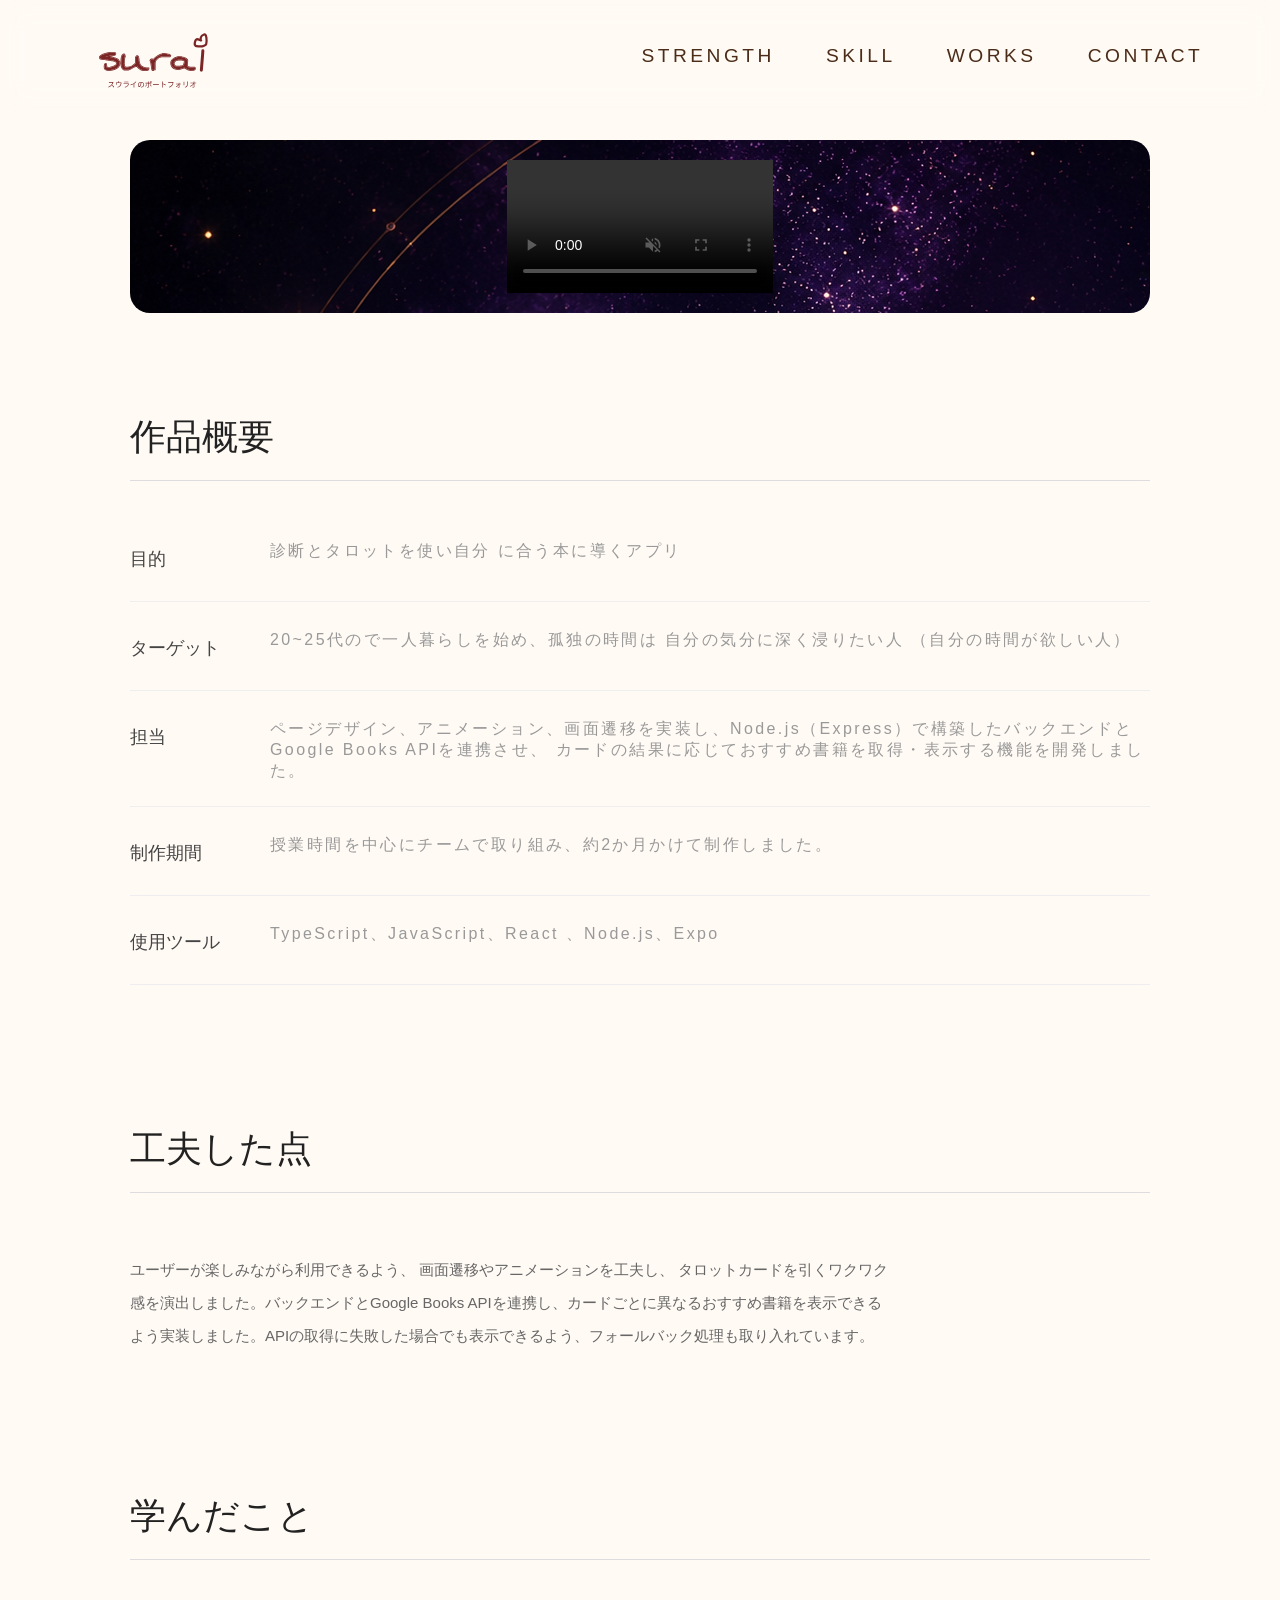
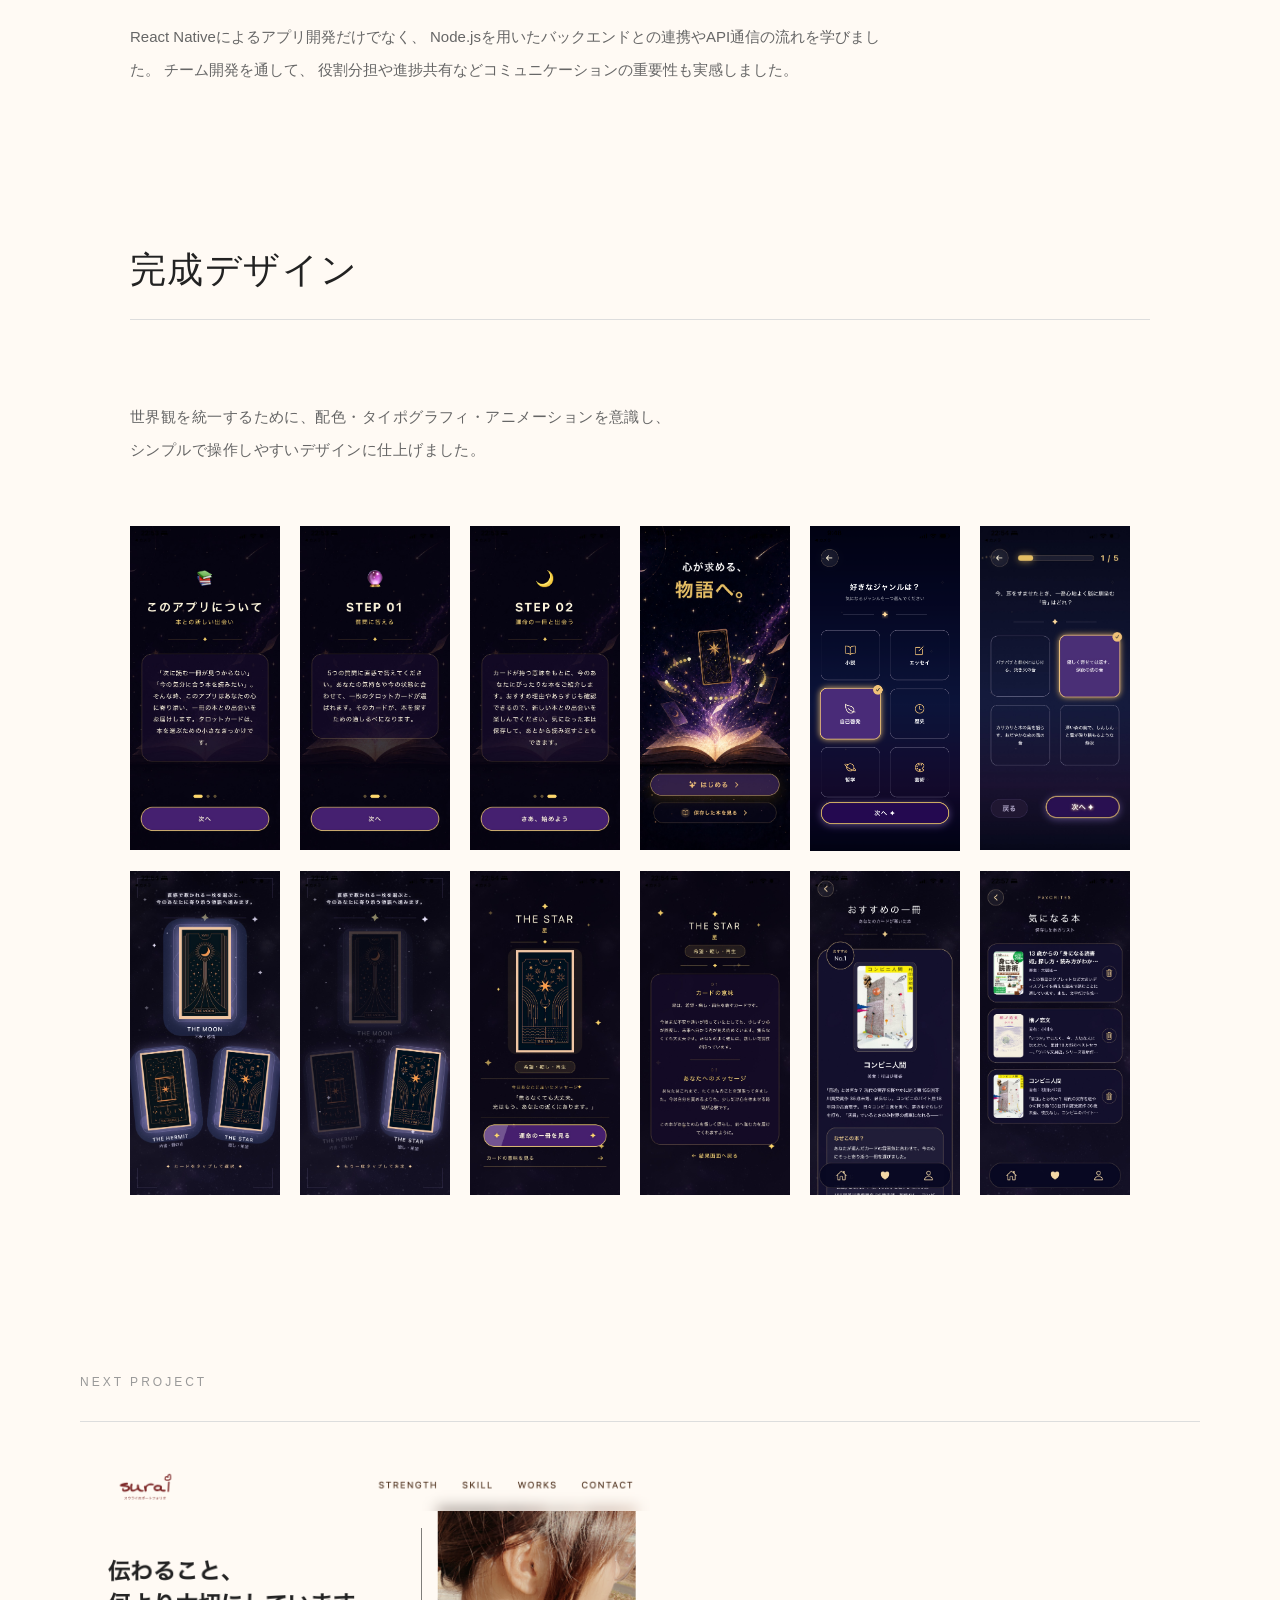
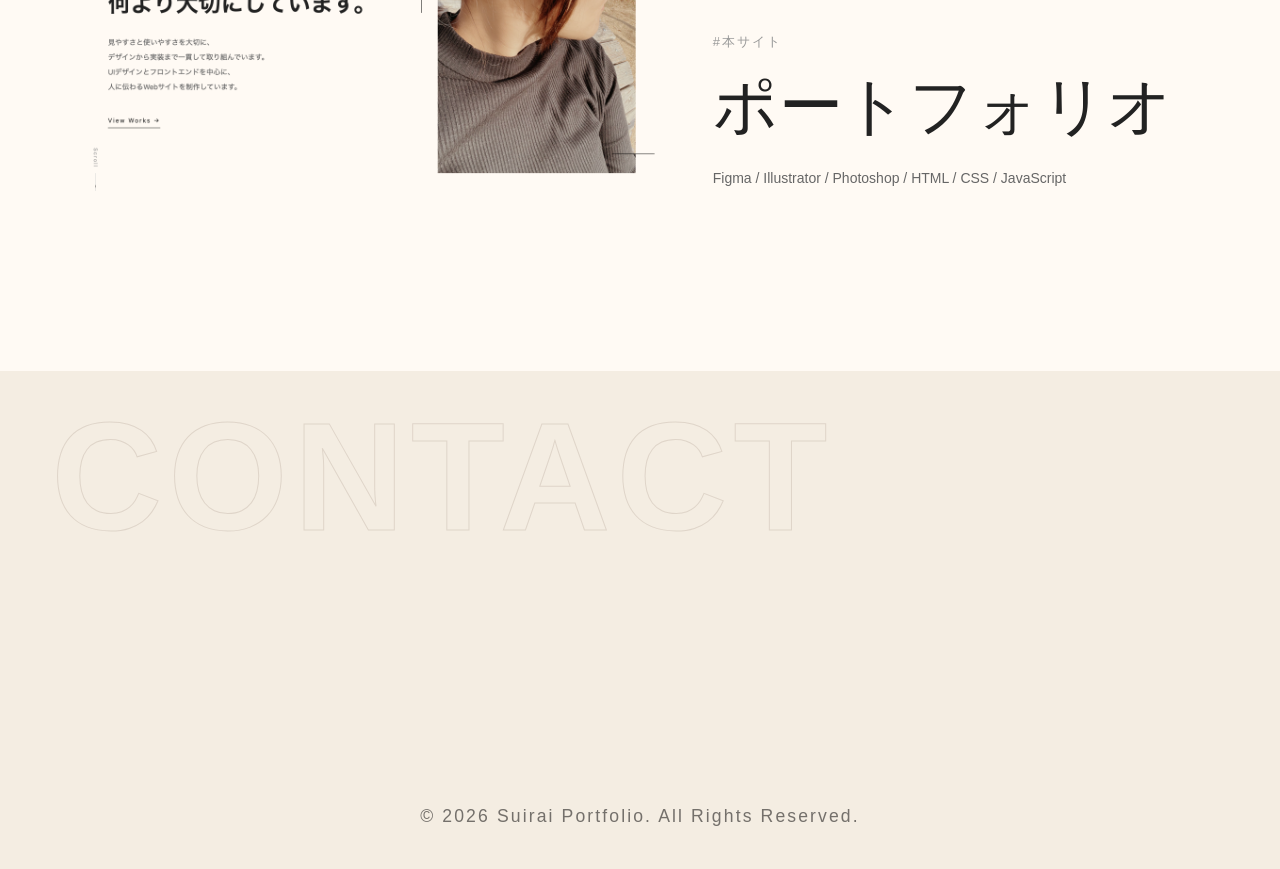
==== project/faten/faten.html @ 4c200062 "Add Fate project" ====
<!doctype html>
<html lang="en">
  <head>
    <meta charset="UTF-8" />
    <meta name="viewport" content="width=device-width, initial-scale=1.0" />
    <title>スウライのポートフォリオ|ホームページ</title>
    <link rel="stylesheet" href="../../css/style.css" />
    <script src="../../js/script.js" defer></script>
  </head>
  <body class="jinjya">
    <header class="site-header">
      <nav class="nav-container">
        <a href="../../index.html" class="logo">
          <img src="../../img/logo.svg" alt="スウライのポートフォリオ" />
        </a>
        <ul class="nav-inner">
          <li><a href="#strength">Strength</a></li>
          <li><a href="#skill">Skill</a></li>
          <li><a href="#works">Works</a></li>
          <li><a href="mailto:25aw0119@jec.ac.jp">Contact</a></li>
        </ul>
      </nav>
    </header>

    <main>
      <section class="project">
        <section class="project-mainvisual">
          <video controls autoplay muted loop playsinline>
            <source src="video/faten.mp4" type="video/mp4" />
          </video>
        </section>

        <!-- ここに作品概要 -->

        <div class="project-head">
          <h2>作品概要</h2>
        </div>
        <div class="project-info">
          <div class="info-item">
            <span>目的</span>
            <p>診断とタロットを使い自分 に合う本に導くアプリ</p>
          </div>

          <div class="info-item">
            <span>ターゲット</span>
            <p>
              20~25代ので一人暮らしを始め、孤独の時間は
              自分の気分に深く浸りたい人 （自分の時間が欲しい人）
            </p>
          </div>

          <div class="info-item">
            <span>担当</span>
            <p>
              ページデザイン、アニメーション、画面遷移を実装し、Node.js（Express）で構築したバックエンドとGoogle
              Books APIを連携させ、
              カードの結果に応じておすすめ書籍を取得・表示する機能を開発しました。
            </p>
          </div>

          <div class="info-item">
            <span>制作期間</span>
            <p>授業時間を中心にチームで取り組み、約2か月かけて制作しました。</p>
          </div>

          <div class="info-item">
            <span>使用ツール</span>
            <p>TypeScript、JavaScript、React 、Node.js、Expo</p>
          </div>
        </div>
      </section>

      <section class="project">
        <div class="project-head">
          <h2>工夫した点</h2>
        </div>

        <p class="project-text">
          ユーザーが楽しみながら利用できるよう、
          画面遷移やアニメーションを工夫し、
          タロットカードを引くワクワク感を演出しました。バックエンドとGoogle
          Books
          APIを連携し、カードごとに異なるおすすめ書籍を表示できるよう実装しました。APIの取得に失敗した場合でも表示できるよう、フォールバック処理も取り入れています。
        </p>
      </section>

      <section class="project">
        <div class="project-head">
          <h2>学んだこと</h2>
        </div>

        <p class="project-text">
          React Nativeによるアプリ開発だけでなく、
          Node.jsを用いたバックエンドとの連携やAPI通信の流れを学びました。
          チーム開発を通して、
          役割分担や進捗共有などコミュニケーションの重要性も実感しました。
        </p>
      </section>

      <section class="design-section">
        <div class="section-title">
          <h2>完成デザイン</h2>
        </div>

        <div class="design-text">
          <p>
            世界観を統一するために、配色・タイポグラフィ・アニメーションを意識し、<br />
            シンプルで操作しやすいデザインに仕上げました。
          </p>
        </div>
         <div class="gallery">
          <div class="tarot-design-image">
            <img src="img/faten1.jpg" alt="ポートフォリオ完成デザイン" />
            <img src="img/faten2.jpg" alt="ポートフォリオ完成デザイン" />
            <img src="img/faten3.jpg" alt="ポートフォリオ完成デザイン" />
            <img src="img/faten4.jpg" alt="ポートフォリオ完成デザイン" />
            <img src="img/faten12.png" alt="ポートフォリオ完成デザイン" />
            <img src="img/faten5.jpg" alt="ポートフォリオ完成デザイン" />
            <img src="img/faten6.jpg" alt="ポートフォリオ完成デザイン" />
            <img src="img/faten7.jpg" alt="ポートフォリオ完成デザイン" />
            <img src="img/faten8.jpg" alt="ポートフォリオ完成デザイン" />
            <img src="img/faten9.jpg" alt="ポートフォリオ完成デザイン" />
            <img src="img/faten10.jpg" alt="ポートフォリオ完成デザイン" />
            <img src="img/faten11.jpg" alt="ポートフォリオ完成デザイン" />
          </div>
       
          <button class="gallery-btn prev">&#10094;</button>
            <button class="gallery-btn next">&#10095;</button>
        </div>
      </section>
    </main>

    <section class="next-project">
      <p class="next-label">NEXT PROJECT</p>
      <div class="next-work"></div>
    </section>

    <footer class="site-footer">
      <p class="footer-bg">CONTACT</p>
      <div class="footer-inner">
        <h2>Let’s work<br />together.</h2>
        <a href="mailto:25aw0119@jec.ac.jp">25aw0119@jec.ac.jp</a>
      </div>
      <p class="copyright">© 2026 Suirai Portfolio. All Rights Reserved.</p>
    </footer>
  </body>
</html>
---- css/style.css ----
@charset "utf-8";

:root {
  --base: #fffaf4;
  --surface: #ffffff;
  --text: #2d2a27;
  --sub: #74706b;
  --accent: #4b2c18;
  --line: #dcc9a8;
  --soft: #fff0c8;
  --border: rgba(75, 44, 24, 0.16);
}

* {
  margin: 0;
  padding: 0;
  box-sizing: border-box;
}

html {
  scroll-behavior: smooth;
}

body {
  background: var(--base);
  color: var(--text);
  font-family:
    -apple-system, BlinkMacSystemFont, "Hiragino Sans", "Noto Sans JP",
    sans-serif;
  font-size: 62.5%;
}

img {
  max-width: 100%;
  display: block;
}

a {
  color: inherit;
  text-decoration: none;
}

.cursor-circle {
  position: fixed;
  left: 0;
  top: 0;
  width: 34px;
  height: 34px;
  border: 1px solid rgba(220, 201, 168, 0.9);
  border-radius: 50%;
  pointer-events: none;
  z-index: 9999;
  transform: translate(-50%, -50%);
  transition:
    width 0.25s ease,
    height 0.25s ease,
    background 0.25s ease;
}

.cursor-circle.is-hover {
  width: 58px;
  height: 58px;
  background: rgba(220, 201, 168, 0.14);
}

.site-header {
  position: fixed;
  left: 0;
  top: 0;
  width: 100%;
  z-index: 1000;
  padding: 24px 6%;
  backdrop-filter: blur(14px);
}

.nav-container {
  max-width: 1280px;
  margin: 0 auto;
  display: flex;
  justify-content: space-between;
  align-items: center;
}

.logo img {
  width: clamp(96px, 12vw, 140px);
}

@media (max-width: 768px) {
  /* 汉堡按钮 */

  .hamburger {
    display: flex;
    flex-direction: column;
    justify-content: space-between;

    width: 32px;
    height: 22px;

    cursor: pointer;

    z-index: 1001;
  }

  .hamburger span {
    width: 100%;
    height: 1.5px;

    background: #222;

    transition: 0.35s;
  }

  /* X */

  .hamburger.active span:nth-child(1) {
    transform: translateY(10px) rotate(45deg);
  }

  .hamburger.active span:nth-child(2) {
    opacity: 0;
  }

  .hamburger.active span:nth-child(3) {
    transform: translateY(-10px) rotate(-45deg);
  }

  /* 菜单 */

  .nav-inner {
    position: fixed;

    top: 0;
    right: -100%;

    width: 100%;
    height: 100vh;

    background: #f7f4ee;

    display: flex;

    flex-direction: column;

    justify-content: center;

    align-items: center;

    gap: 48px;

    transition: 0.45s;

    z-index: 1000;
  }

  /* 打开 */

  .nav-inner.active {
    right: 0;
  }

  /* 字 */

  .nav-inner a {
    font-size: 1.8rem;

    letter-spacing: 0.15em;
  }
}

.nav-inner {
  display: flex;
  gap: clamp(24px, 4vw, 56px);
  list-style: none;
}

.nav-inner a {
  position: relative;
  color: var(--accent);
  font-size: 1.2rem;
  letter-spacing: 0.18em;
  text-transform: uppercase;
}

.nav-inner a::after {
  content: "";
  position: absolute;
  left: 0;
  bottom: -8px;
  width: 100%;
  height: 1px;
  background: var(--accent);
  transform: scaleX(0);
  transform-origin: left;
  transition: transform 0.35s ease;
}

.nav-inner a:hover::after {
  transform: scaleX(1);
}

.hero {
  max-width: 1200px;
  min-height: 90vh;
  margin: 0 auto;
  padding: 120px 40px 80px;
  display: grid;
  grid-template-columns: 1fr 420px;
  align-items: end;
  gap: 80px;
  border-bottom: 1px solid #ddd;
}

.hero-text {
  max-width: 620px;
}

.eyebrow {
  margin-bottom: 28px;
  color: #888;
  font-size: 13px;
  letter-spacing: 0.2em;
}

.hero h1 {
  margin-bottom: 32px;
  color: #222;
  font-size: clamp(28px, 5vw, 48px);
  font-weight: 600;
  line-height: 1.45;
}

.lead {
  color: #666;
  font-size: 15px;
  line-height: 2.1;
}

.hero-btn {
  display: inline-block;
  margin-top: 48px;
  padding-bottom: 8px;
  color: #222;
  font-size: 13px;
  letter-spacing: 0.16em;
  text-decoration: none;

  border-bottom: 1px solid #222;
}

.hero-photo {
  position: relative;
}

.hero-photo::before {
  content: "";
  position: absolute;
  left: -35px;
  top: 40px;
  width: 1px;
  height: 180px;
  background: #000000;
}

.hero-photo::after {
  content: "";
  position: absolute;
  right: -40px;
  bottom: 40px;
  width: 90px;
  height: 1px;
  background: #000000;
}

.hero-photo img {
  width: 100%;
  aspect-ratio: 3 / 4;
  object-fit: cover;
  display: block;
  filter: grayscale(8%);
}

.scroll-sign {
  position: absolute;
  left: 40px;
  bottom: -40px;
  display: flex;
  flex-direction: column;
  align-items: center;
  gap: 12px;
}

.scroll-sign span {
  color: #999;
  font-size: 11px;
  letter-spacing: 0.18em;
  writing-mode: vertical-rl;
}

.scroll-line {
  position: relative;
  width: 1px;
  height: 72px;
  background: #d6d6d6;
  overflow: hidden;
}

.scroll-line i {
  position: absolute;
  left: 50%;
  top: -8px;
  width: 5px;
  height: 5px;
  border-radius: 50%;
  background: #333;

  transform: translateX(-50%);
  animation: scrollDot 1.8s ease-in-out infinite;
}

@keyframes scrollDot {
  0% {
    top: -8px;
    opacity: 0;
  }

  30% {
    opacity: 1;
  }

  100% {
    top: 72px;
    opacity: 0;
  }
}

/* 写真まわりの2本線 */
.orbit {
  position: absolute;
  left: 50%;
  top: 50%;
  width: min(540px, 92%);
  aspect-ratio: 1 / 1.08;
  border: 2px solid #d8c9b6;
  border-radius: 45% 50% 45% 45%;
  pointer-events: none;
  z-index: 3;
}

/* 1本目 */
.orbit1 {
  animation: floatLine1 6s ease-in-out infinite;
}

/* 2本目 */
.orbit2 {
  opacity: 0.65;
  animation: floatLine2 7s ease-in-out infinite;
}

/* 左上の線がゆっくり浮く */
@keyframes floatLine1 {
  0%,
  100% {
    transform: translate(-50%, -50%) translate(-12px, -10px) rotate(-4deg);
  }

  50% {
    transform: translate(-50%, -50%) translate(-18px, -24px) rotate(-6deg);
  }
}

/* 右下の線がゆっくり浮く */
@keyframes floatLine2 {
  0%,
  100% {
    transform: translate(-50%, -50%) translate(12px, 10px) rotate(4deg);
  }

  50% {
    transform: translate(-50%, -50%) translate(18px, -10px) rotate(6deg);
  }
}

/* =========================
   Strength
========================= */

.strength {
  max-width: 1200px;
  margin: 180px auto;
  padding: 0 40px;
}

/* ---------- Section Title ---------- */

.section-title {
  display: flex;
  align-items: flex-end;
  justify-content: space-between;

  padding-bottom: 24px;
  margin-bottom: 80px;

  border-bottom: 1px solid #ddd;
}

.section-num {
  font-size: 14px;
  letter-spacing: 0.3em;
  color: #a5a5a5;
}

.section-title h2 {
  font-size: clamp(36px, 5vw, 64px);
  font-weight: 500;
  color: #222;
  letter-spacing: 0.04em;
}

/* ---------- Grid ---------- */

.strength-grid {
  display: grid;

  grid-template-columns: repeat(2, 1fr);

  gap: 80px;
}

/* ---------- Card ---------- */

.card {
  position: relative;

  padding: 30px 0;

  border-top: 1px solid #ddd;

  transition: 0.45s;
}

.card:hover {
  transform: translateY(-8px);
}

/* 左侧细线 */

.card::before {
  content: "";

  position: absolute;

  left: 0;

  top: 0;

  width: 0;

  height: 100%;

  background: #222;

  transition: 0.4s;
}

.card:hover::before {
  width: 4px;
}

/* 英文 */

.en {
  display: block;
  margin-bottom: 18px;
  color: #b7b7b7;
  font-size: 13px;
  letter-spacing: 0.25em;
  text-transform: uppercase;
  transition: 0.4s;
}

.card:hover .en {
  color: #222;
  transform: translateX(10px);
}

/* 日文 */

.card h3 {
  margin-bottom: 20px;
  font-size: clamp(20px, 5vw, 30px);
  font-weight: 500;
  color: #222;
  transition: 0.4s;
}

.card:hover h3 {
  transform: translateX(10px);
}

/* 内容 */

.card p {
  color: #666;

  line-height: 2;

  font-size: 15px;

  transition: 0.4s;
}

.card:hover p {
  transform: translateX(10px);
}

/* ---------- Mobile ---------- */

@media (max-width: 768px) {
  .strength {
    margin: 120px auto;

    padding: 0 24px;
  }

  .section-title {
    flex-direction: column;

    align-items: flex-start;

    gap: 10px;
  }

  .strength-grid {
    grid-template-columns: 1fr;

    gap: 50px;
  }
}

.btn-arrow {
  max-width: clamp(30px, 2vw, 45px);
  display: block;
  transform: translateX(0);
  transition: transform 0.4s ease;
}

.btn:hover {
  transform: scale(1.15);
  background-color: rgb(251, 255, 20);
}

.btn:hover .btn-arrow {
  transform: translateX(20px);
}

/* ====================================
   Skill
==================================== */

.skill {
  max-width: 1200px;
  margin: 180px auto;
  padding: 0 40px;
}

/* ---------- Title ---------- */

.section-title {
  display: flex;
  justify-content: space-between;
  align-items: flex-end;

  padding-bottom: 24px;
  margin-bottom: 80px;

  border-bottom: 1px solid #ddd;
}

.section-num {
  font-size: 14px;
  letter-spacing: 0.3em;
  color: #b7b7b7;
}

/* ---------- Grid ---------- */

.skill-wrap {
  display: grid;

  grid-template-columns: repeat(2, 1fr);

  gap: 90px;
}

/* ---------- Group ---------- */

.group-title {
  margin-bottom: 30px;

  color: #b9b9b9;

  font-size: 13px;

  text-transform: uppercase;

  letter-spacing: 0.35em;
}

/* ---------- Card ---------- */

.group .card {
  position: relative;
  padding: 28px 0;
  border-top: 1px solid #ddd;
  transition: 0.4s;
}

.group .card:last-child {
  border-bottom: 1px solid #ddd;
}

.group .card:hover {
  padding-left: 18px;
}

/* Hover 左边线 */

.group .card::before {
  content: "";
  position: absolute;
  left: 0;
  top: 0;
  width: 0;
  height: 100%;
  background: #222;
  transition: 0.35s;
}

.group .card:hover::before {
  width: 3px;
}

/* Number */

.num {
  display: block;
  margin-bottom: 12px;
  color: #d0d0d0;
  font-size: 13px;
  letter-spacing: 0.25em;
  transition: 0.35s;
}

.group .card:hover .num {
  color: #222;
}

/* Skill */

.group h3 {
  margin-bottom: 14px;
  font-size: clamp(20px, 5vw, 30px);
  font-weight: 500;
  color: #222;
  transition: 0.35s;
}

.group .card:hover h3 {
  transform: translateX(6px);
}

/* Text */

.group p {
  color: #777;
  font-size: 15px;
  line-height: 2;
  transition: 0.35s;
}

.group .card:hover p {
  transform: translateX(6px);
}

/* Responsive */

@media (max-width: 768px) {
  .skill {
    margin: 120px auto;
    padding: 0 24px;
  }

  .skill-wrap {
    grid-template-columns: 1fr;
    gap: 60px;
  }

  .section-title {
    flex-direction: column;
    align-items: flex-start;
    gap: 10px;
  }
}

/* =========================
   Works
========================= */

.works {
  max-width: 1200px;
  margin: 180px auto;
  padding: 0 40px;
}

.works-grid {
  display: grid;
  grid-template-columns: repeat(2, 1fr);
  gap: 90px 56px;
}

.work-card {
  position: relative;
}

.work-card:nth-child(even) {
  margin-top: 80px;
}

.work-image {
  position: relative;
  width: 100%;
  aspect-ratio: 16 / 10;
  background: #f7f4ee;
  display: flex;
  align-items: center;
  justify-content: center;
  overflow: hidden;
}

.work-image img {
  width: 100%;
  height: 100%;
  object-fit: contain;
  display: block;
  transition: 0.5s;
}

.work-image span {
  position: absolute;
  left: 24px;
  bottom: 24px;
  color: #222;
  font-size: 12px;
  letter-spacing: 0.18em;
  opacity: 0;
  transform: translateY(12px);
  transition: 0.4s ease;
}

.work-image::after {
  content: "";
  position: absolute;
  inset: 0;
  background: rgba(255, 255, 255, 0.72);
  opacity: 0;
  transition: 0.4s ease;
}

.work-image:hover img {
  transform: scale(1.04);
}

.work-image:hover::after {
  opacity: 0.6;
}

.work-image:hover span {
  opacity: 1;
  transform: translateY(0);
  z-index: 2;
}

.work-info {
  padding-top: 24px;
}

.work-info p {
  margin-bottom: 10px;
  color: #999;
  font-size: 12px;
  letter-spacing: 0.18em;
}

.work-info h3 {
  margin-bottom: 12px;
  color: #222;
  font-size: clamp(20px, 5vw, 30px);
  font-weight: 500;
  letter-spacing: 0.08em;
}

.work-info span {
  color: #777;
  font-size: 13px;
  line-height: 1.8;
}

/* Mobile */
@media (max-width: 768px) {
  .works {
    margin: 120px auto;
    padding: 0 24px;
  }

  .works-grid {
    grid-template-columns: 1fr;
    gap: 60px;
  }

  .work-card:nth-child(even) {
    margin-top: 0;
  }
}
.next-project {
  max-width: 1200px;
  margin: 180px auto;
  padding: 0 40px;
}

.next-label {
  margin-bottom: 32px;
  color: #999;
  font-size: 12px;
  letter-spacing: 0.25em;
}

.next-card {
  display: grid;
  grid-template-columns: 1.2fr 1fr;
  gap: 48px;
  align-items: end;
  padding-top: 40px;
  border-top: 1px solid #ddd;

  color: inherit;
  text-decoration: none;
}

.next-card img {
  width: 100%;
  aspect-ratio: 16 / 9;
  object-fit: cover;
  display: block;
  transition: 0.5s ease;
}

.next-card:hover img {
  transform: scale(1.03);
}

.next-info span {
  color: #999;
  font-size: 13px;
  letter-spacing: 0.15em;
}

.next-info h2 {
  margin-top: 12px;
  color: #222;
  font-size: clamp(32px, 5vw, 64px);
  font-weight: 500;
}

.next-info p {
  margin-top: 16px;
  color: #666;
  font-size: 14px;
  line-height: 1.8;
}

@media (max-width: 768px) {
  .next-project {
    margin: 120px auto;
    padding: 0 24px;
  }

  .next-card {
    grid-template-columns: 1fr;
    gap: 24px;
  }
}
.site-footer {
  position: relative;
  padding: 150px 8% 42px;
  background: #f4ede2;
  overflow: hidden;
}

.footer-bg {
  position: absolute;
  left: 4%;
  top: 18px;
  color: transparent;
  -webkit-text-stroke: 1px rgba(75, 44, 24, 0.12);
  font-size: clamp(62px, 12vw, 180px);
  font-weight: 800;
  letter-spacing: 0.04em;
}

.footer-inner {
  position: relative;
  z-index: 2;
  max-width: 1180px;
  margin: 0 auto;
  display: flex;
  justify-content: space-between;
  align-items: end;
  gap: 40px;
}

.footer-inner h2 {
  color: var(--accent);
  font-size: clamp(46px, 8vw, 110px);
  line-height: 0.95;
  letter-spacing: 0.03em;
}

.footer-inner a {
  padding-bottom: 10px;
  border-bottom: 1px solid var(--accent);
  color: var(--accent);
  font-size: clamp(14px, 1.6vw, 18px);
  letter-spacing: 0.12em;
}

.copyright {
  position: relative;
  z-index: 2;
  margin-top: 90px;
  text-align: center;
  color: var(--sub);
  font-size: 1.1rem;
  letter-spacing: 0.12em;
}

.reveal {
  opacity: 0;
  transform: translateY(36px);
  transition: 0.8s ease;
}

.reveal.is-show {
  opacity: 1;
  transform: translateY(0);
}
.project-mainvisual {
  max-width: 1200px;
  margin: 120px auto 100px;
  background-image: url(../project/faten/video/mp4_back.png);
  background-repeat: no-repeat;
  border-radius: 20px;
}
.project-mainvisual video {
  width: 30%;
  padding: 20px;
  display: block;
  border-radius: 16px;
  margin: 0 auto;
}
.project-mainvisual img {
  width: 100%;
  display: block;
  object-fit: cover;
  border: 1px solid #eee;
}

.project {
  max-width: 1100px;
  margin: 120px auto;
  padding: 0 40px;
}

.project {
  max-width: 1100px;
  margin: 140px auto;
  padding: 0 40px;
}

/* タイトル */

.project-head {
  margin-bottom: 60px;
  padding-bottom: 18px;
  border-bottom: 1px solid #ddd;
}

.project-head h2 {
  font-size: clamp(20px, 5vw, 36px);
  font-weight: 500;
  color: #222;
}

/* Overview */

.project-info {
  display: grid;

  gap: 28px;
}

.info-item {
  display: grid;
  grid-template-columns: 140px 1fr;
  padding-bottom: 24px;
  border-bottom: 1px solid #eee;
}

.info-item span {
  color: #444;
  line-height: 2;
  font-size: 18px;
}

.info-item p {
  color: #999;
  letter-spacing: 0.15em;
  font-size: 16px;
}
#link {
  color: cornflowerblue;
  font-size: 16px;
}

/* Text */

.project-text {
  max-width: 760px;
  color: #666;
  line-height: 2.2;
  font-size: 15px;
}

/* Gallery */

.project-gallery {
  display: grid;
  gap: 60px;
}

.project-gallery img {
  width: 100%;
  display: block;
  box-shadow: 0 15px 35px rgba(0, 0, 0, 0.06);
}

/* =========================
   完成デザイン
========================= */

.design-section {
  max-width: 1100px;
  margin: 160px auto;
  padding: 0 40px;
}
.design-section .section-title h2 {
  font-size: clamp(28px, 5vw, 36px);
}
.design-text {
  max-width: 750px;
  margin-bottom: 60px;
}

.design-text p {
  color: #666;
  font-size: 15px;
  line-height: 2.2;
  letter-spacing: 0.03em;
}

.design-image {
  display: grid;
  grid-template-columns: 2fr 1fr;
  gap: 40px;
  align-items: start;
  margin-top: 60px;
}

.design-image img {
  width: 100%;
  display: block;
}

.design-image img:first-child {
  border: 10px solid #555555;
}

.design-image img:last-child {
  max-width: 280px;
  justify-self: center;
  border: 10px solid #555555;
}

.jinjya-design-image {
  display: grid;
  grid-template-columns: 1fr 1fr 1fr;
  grid-template-rows: 1fr 1fr;
  gap: 40px;
}

.jinjya-design-image img {
  width: 250px;
}

.pocket-design-image {
  width: 1000px;
  display: grid;
  grid-template-columns: 1fr 1fr 1fr 1fr;
  grid-template-rows: 1fr;
  gap: 20px;
}

.tarot-design-image {
  width: 1000px;
  display: grid;
  grid-template-columns: 1fr 1fr 1fr 1fr 1fr 1fr;
  grid-template-rows: 1fr 1fr;
  gap: 20px;
}
.gallery {
    position: relative;
}
.gallery-btn {
  display: none;
  position: absolute;
  top: 50%;
  transform: translateY(-50%);
  width: 30px;
  height: 80px;
  border: none;
  border-radius: 10px;
  background: rgba(92, 88, 155, 0.956);
  color: #ffffff;
  font-size: 20px;
  cursor: pointer;
  box-shadow: 0 4px 12px rgba(0, 0, 0, 0.15);
  z-index: 10;
}

.gallery-btn.prev {
  left: -15px;
}

.gallery-btn.next {
  right: -15px;
}

.gallery-btn:hover {
  background: rgba(52, 8, 102, 0.956);
}

/* Mobile */

@media (max-width: 768px) {
  .project {
    padding: 0 24px;
    margin: 100px auto;
  }

  .info-item {
    grid-template-columns: 1fr;
    gap: 10px;
  }

  .hero {
    grid-template-columns: 1fr;
  }

  .hero-photo {
    order: 1;
  }
  .hero-photo::before,
  .hero-photo::after {
    display: none;
  }

  .hero-text {
    order: 2;
  }

  .scroll-sign {
    display: none;
  }

  .tarot-design-image {
    display: flex;
    overflow-x: auto;
    gap: 0;
    width: 100%;
    scroll-snap-type: x mandatory;
    scroll-behavior: smooth;
    -webkit-overflow-scrolling: touch;
    scrollbar-width: none;
  }

  .tarot-design-image::-webkit-scrollbar {
    display: none;
  }

  .tarot-design-image img {
    flex: 0 0 100%;
    width: 100%;
    max-width: 100%;
    height: auto;
    padding: 0 60px;
    box-sizing: border-box;
    scroll-snap-align: start;
    scroll-snap-stop: always;
    object-fit: contain;
  }
  .gallery-btn {
  display:block;
  }
}

@media (max-width: 900px) {
  .nav-inner {
    gap: 20px;
  }

  .hero-kicker {
    left: 6%;
    top: 112px;
  }

  .info-card {
    right: 2%;
    bottom: -36px;
    width: 220px;
  }

  .section-head,
  .skill-grid,
  .works-grid {
    grid-template-columns: 1fr;
  }

  .section-head p {
    grid-column: auto;
  }

  .strength-item,
  .strength-item:nth-child(2) {
    margin-left: 0;
    padding-left: 72px;
  }

  .strength-item::before {
    font-size: 3.8rem;
  }

  .work-card:nth-child(even) {
    transform: none;
  }

  .footer-inner {
    align-items: flex-start;
    flex-direction: column;
  }
}

@media (max-width: 520px) {
  .cursor-circle {
    display: none;
  }

  .site-header {
    padding: 18px 5%;
  }

  .nav-inner {
    width: 100%;
  }

  .strength-section,
  .skill-section,
  .works-section {
    padding: 100px 6%;
  }

  .tarot-design-image img {
    padding: 0 70px;
  }
}

@media (max-width: 520px) {
  .tarot-design-image img {
    padding: 0 60px;
  }

}
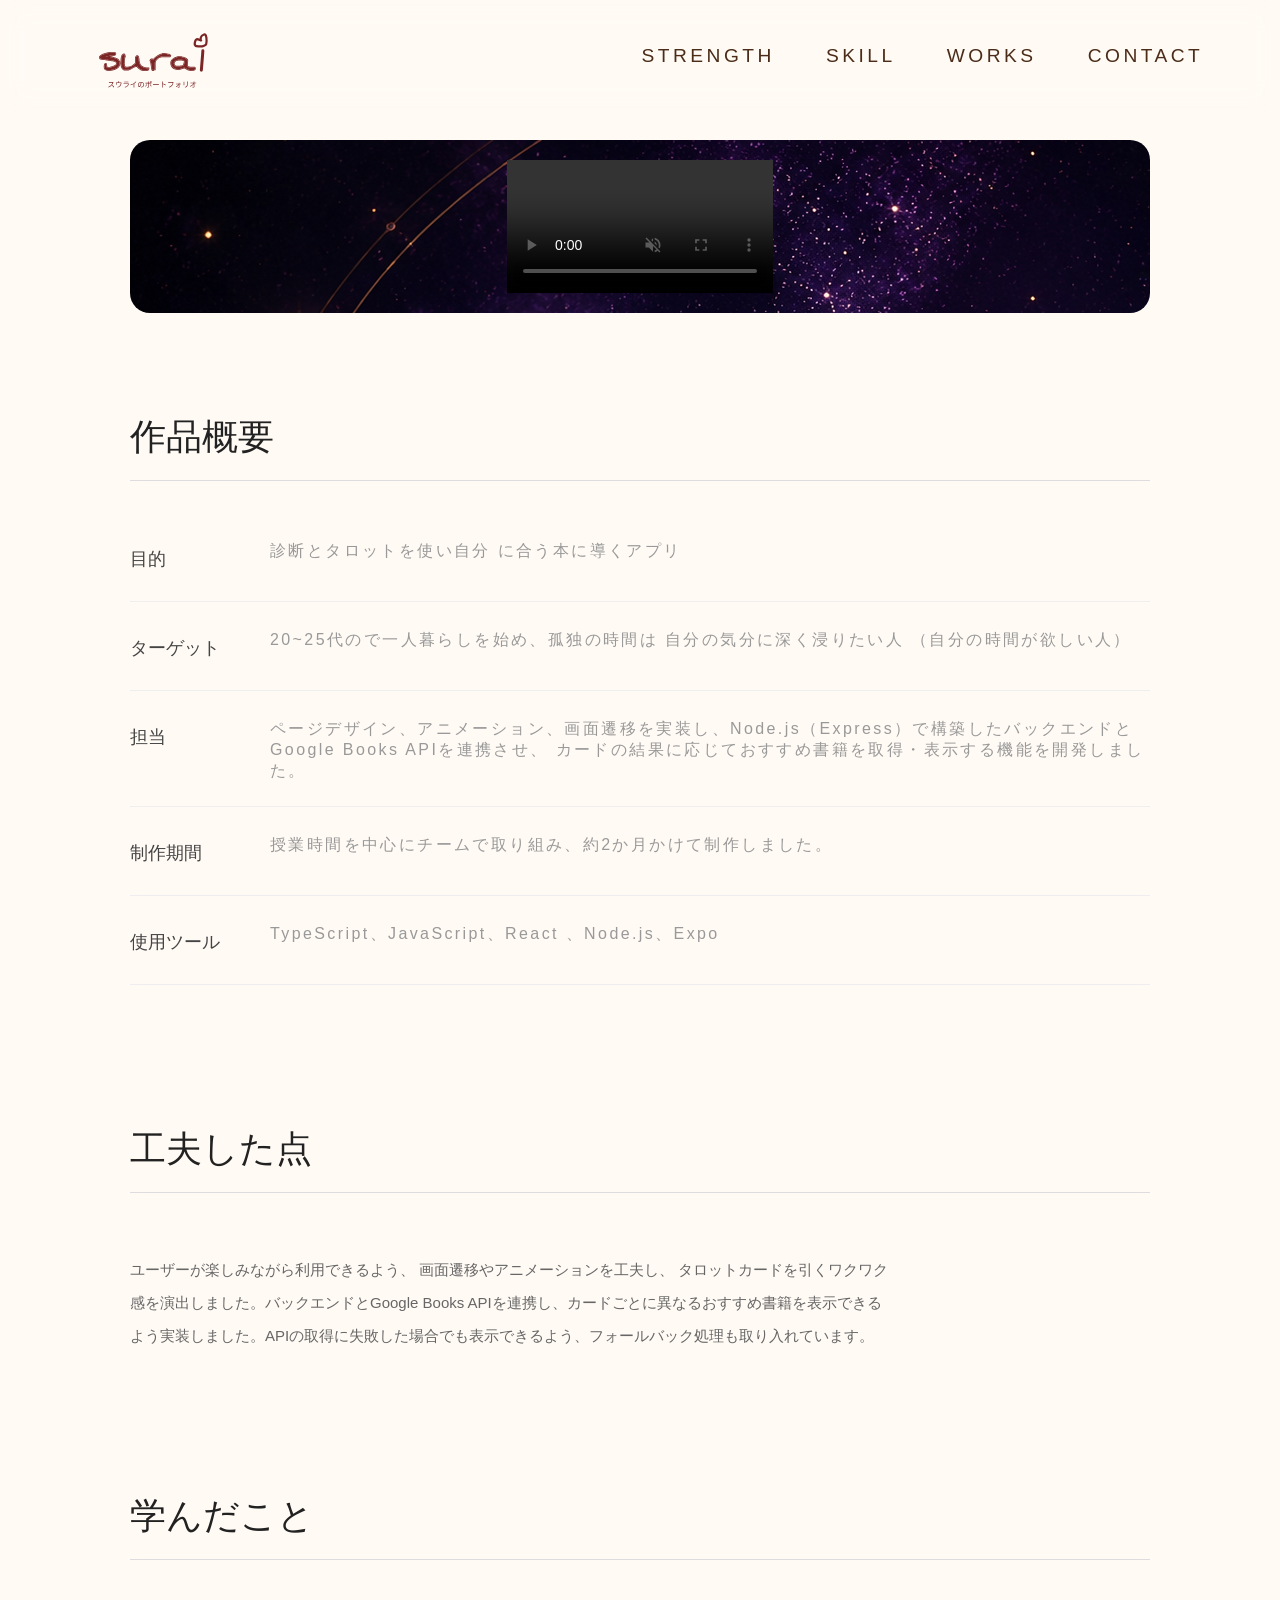
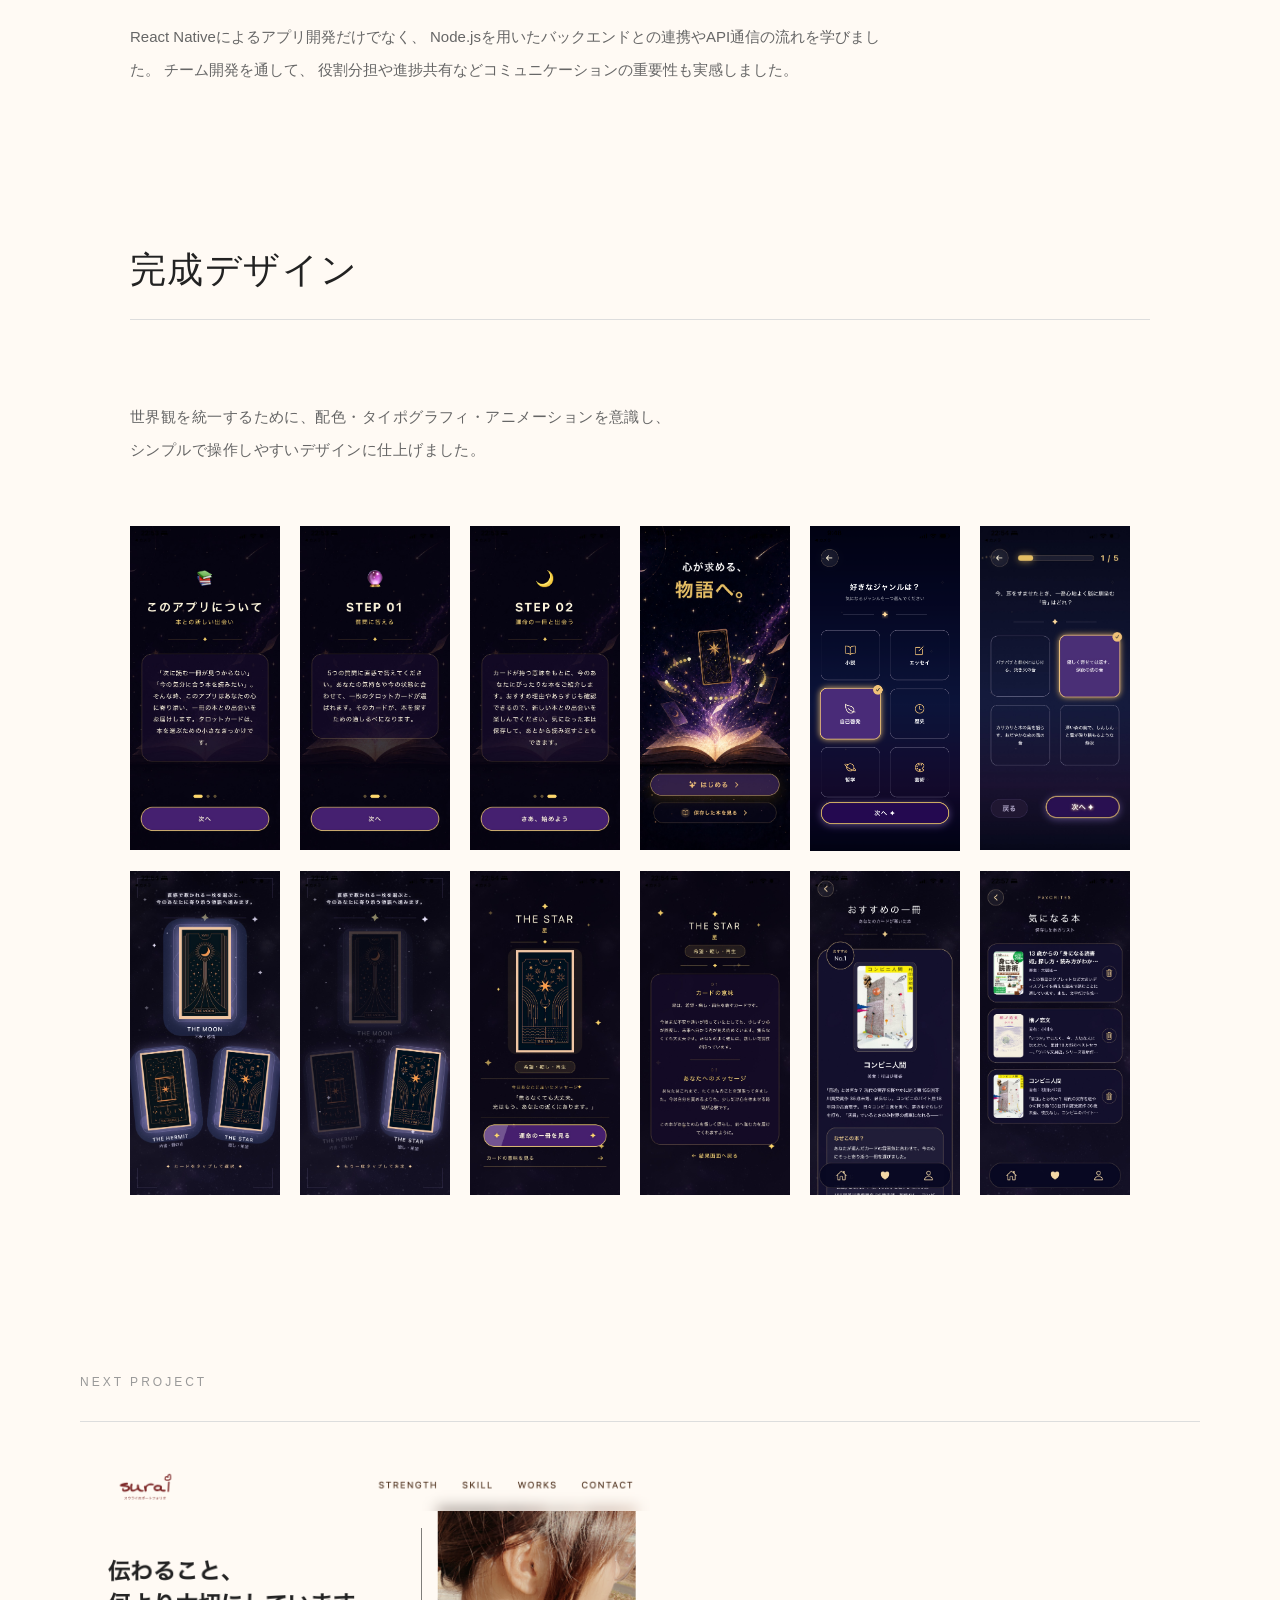
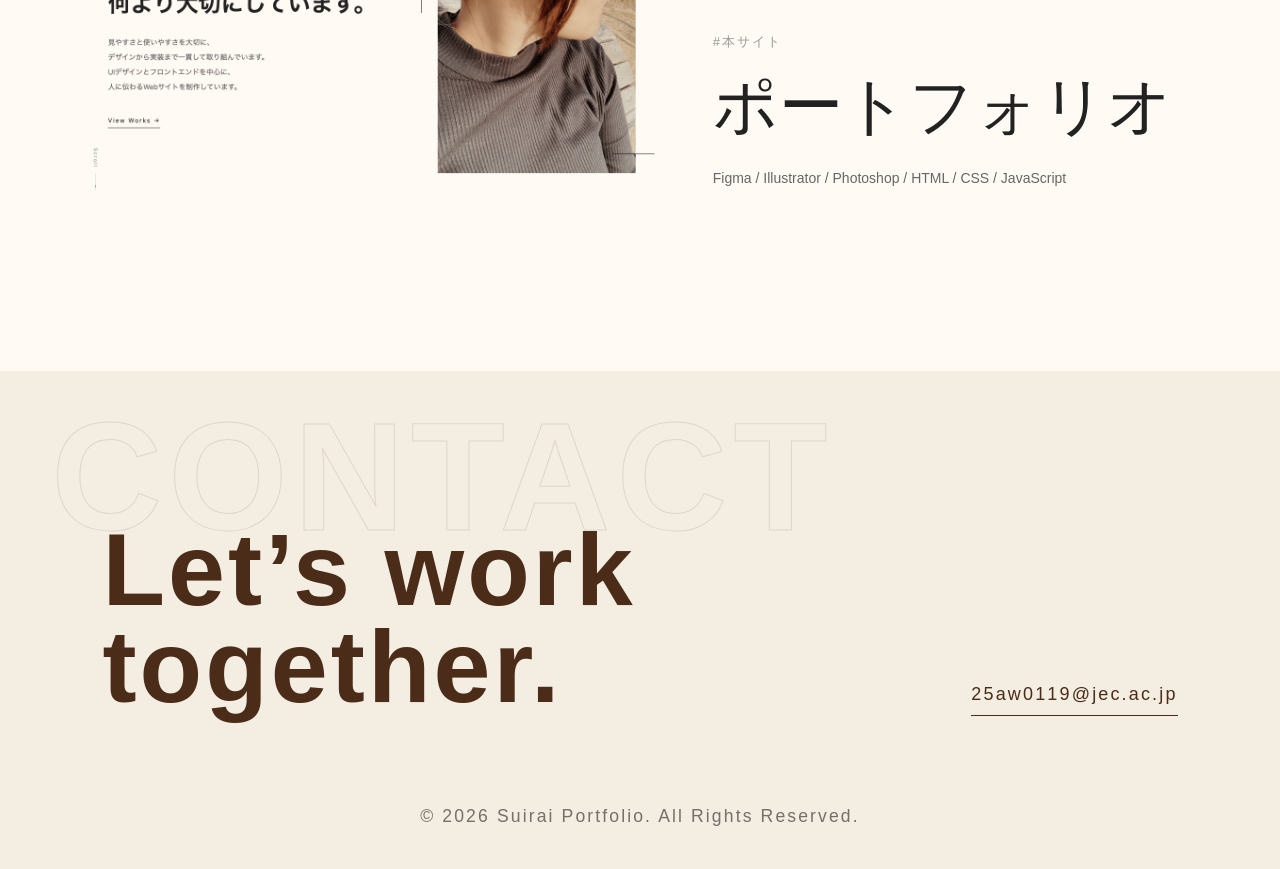
==== commit a3a8fa38: "outplay削除" ====
--- a/project/faten/faten.html
+++ b/project/faten/faten.html
@@ -25,7 +25,7 @@
     <main>
       <section class="project">
         <section class="project-mainvisual">
-          <video controls autoplay muted loop playsinline>
+          <video controls  muted loop playsinline>
             <source src="video/faten.mp4" type="video/mp4" />
           </video>
         </section>
--- a/css/style.css
+++ b/css/style.css
@@ -1191,6 +1191,14 @@
   .scroll-sign {
     display: none;
   }
+  
+.project-mainvisual video {
+  width: 80%;
+  padding: 20px;
+  display: block;
+  border-radius: 16px;
+  margin: 0 auto;
+}
 
   .tarot-design-image {
     display: flex;
@@ -1221,6 +1229,7 @@
   .gallery-btn {
   display:block;
   }
+  
 }
 
 @media (max-width: 900px) {
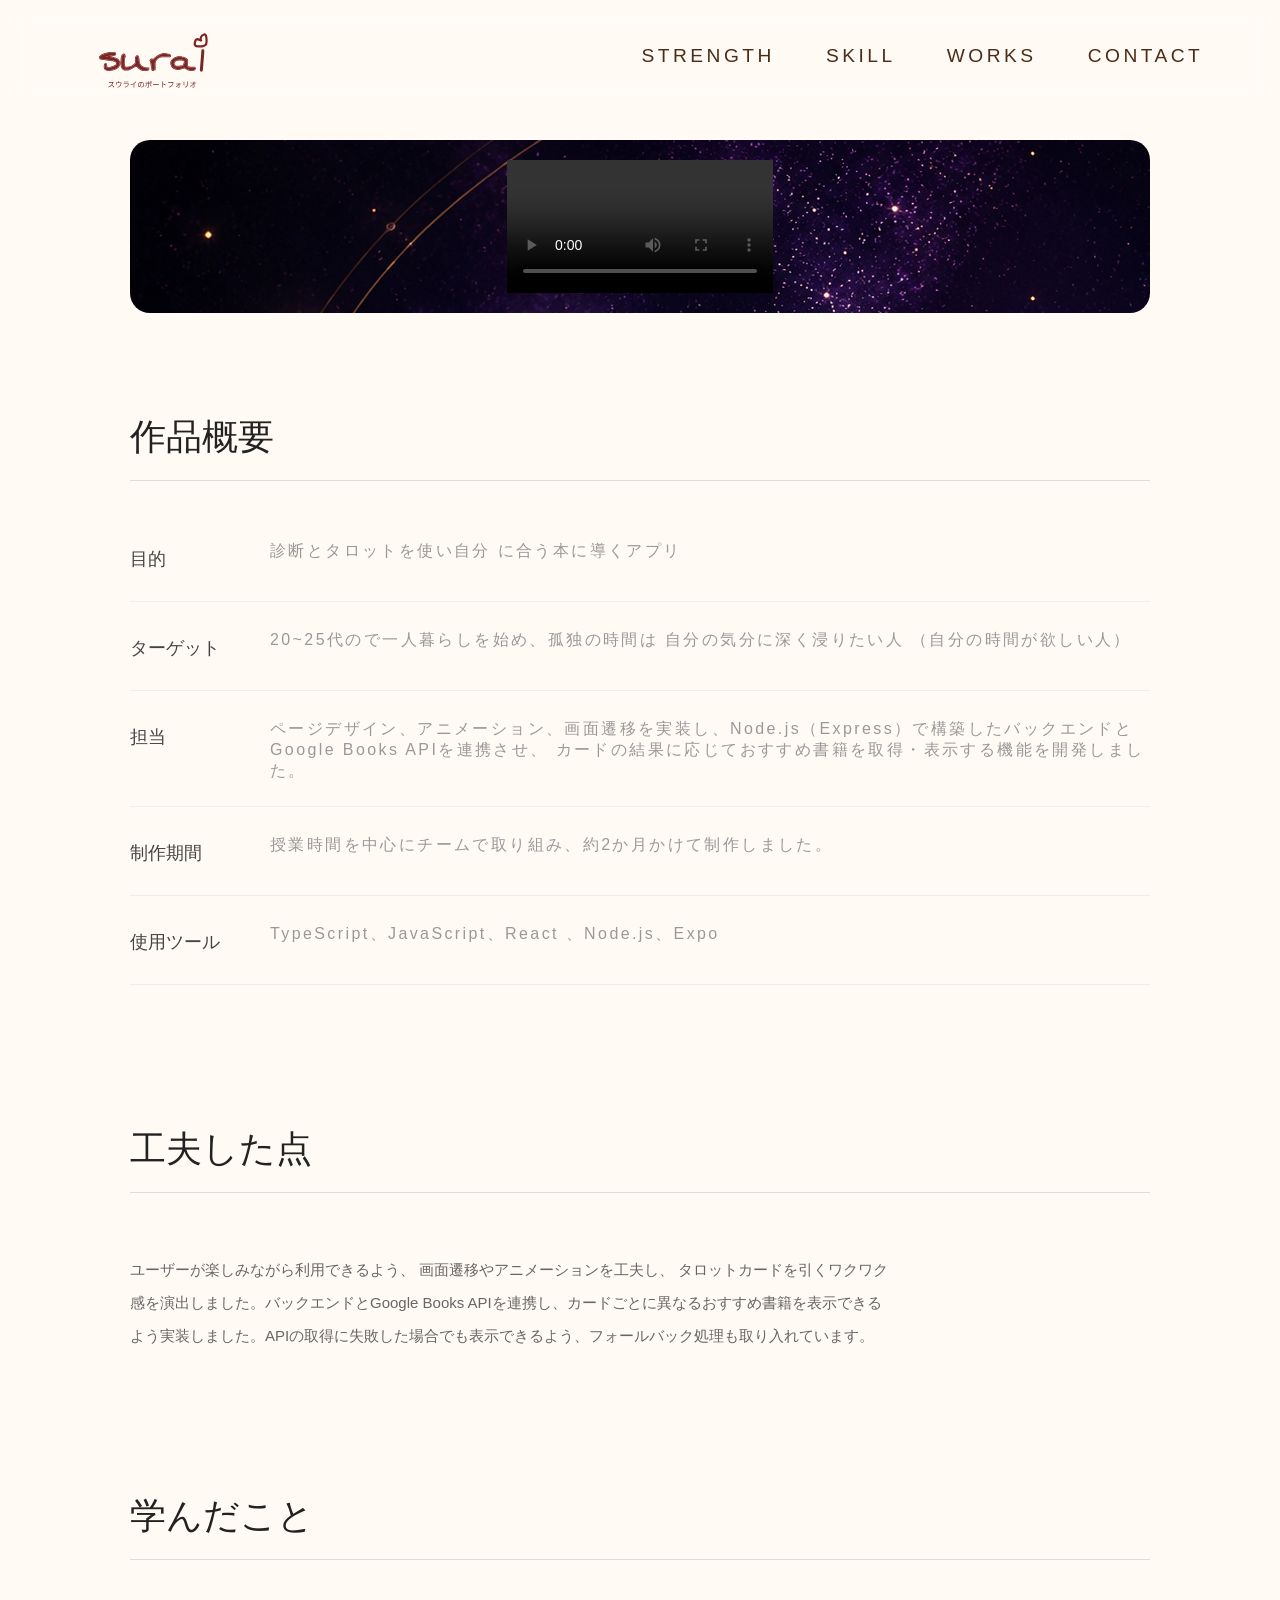
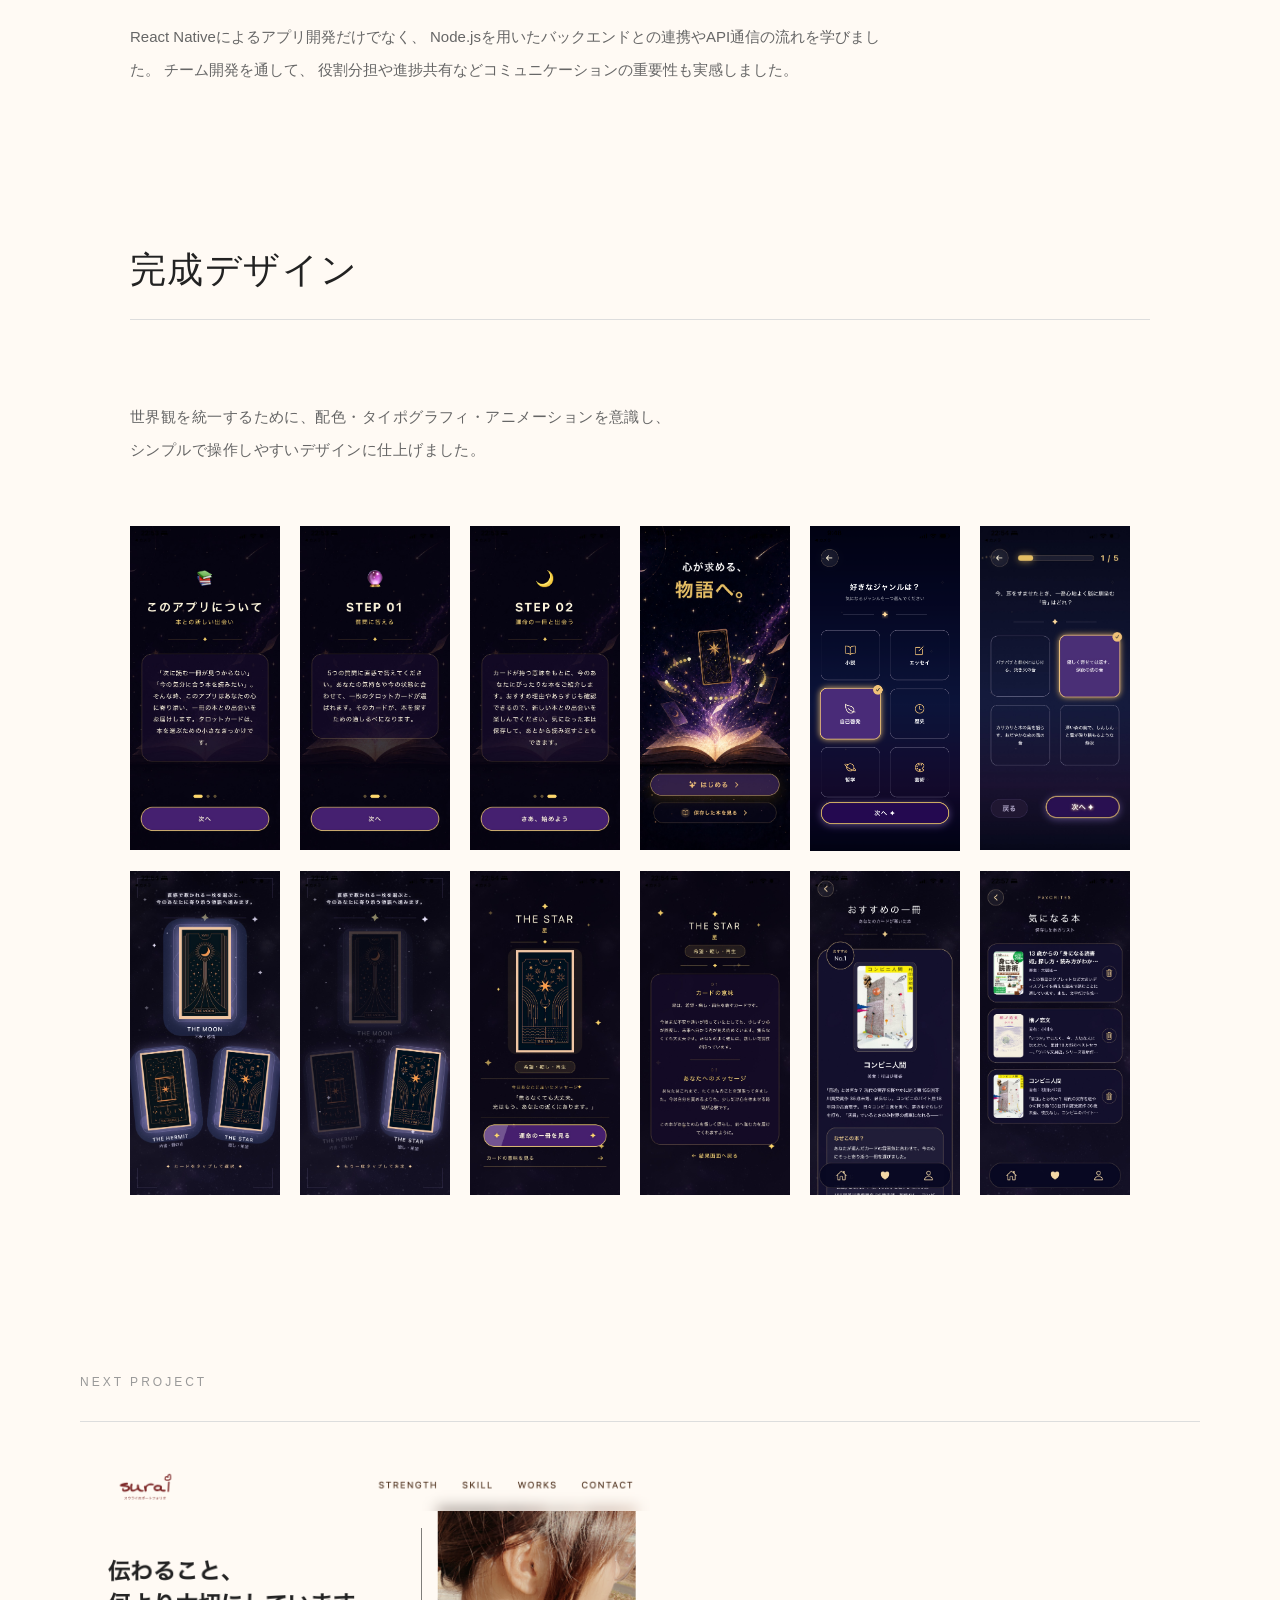
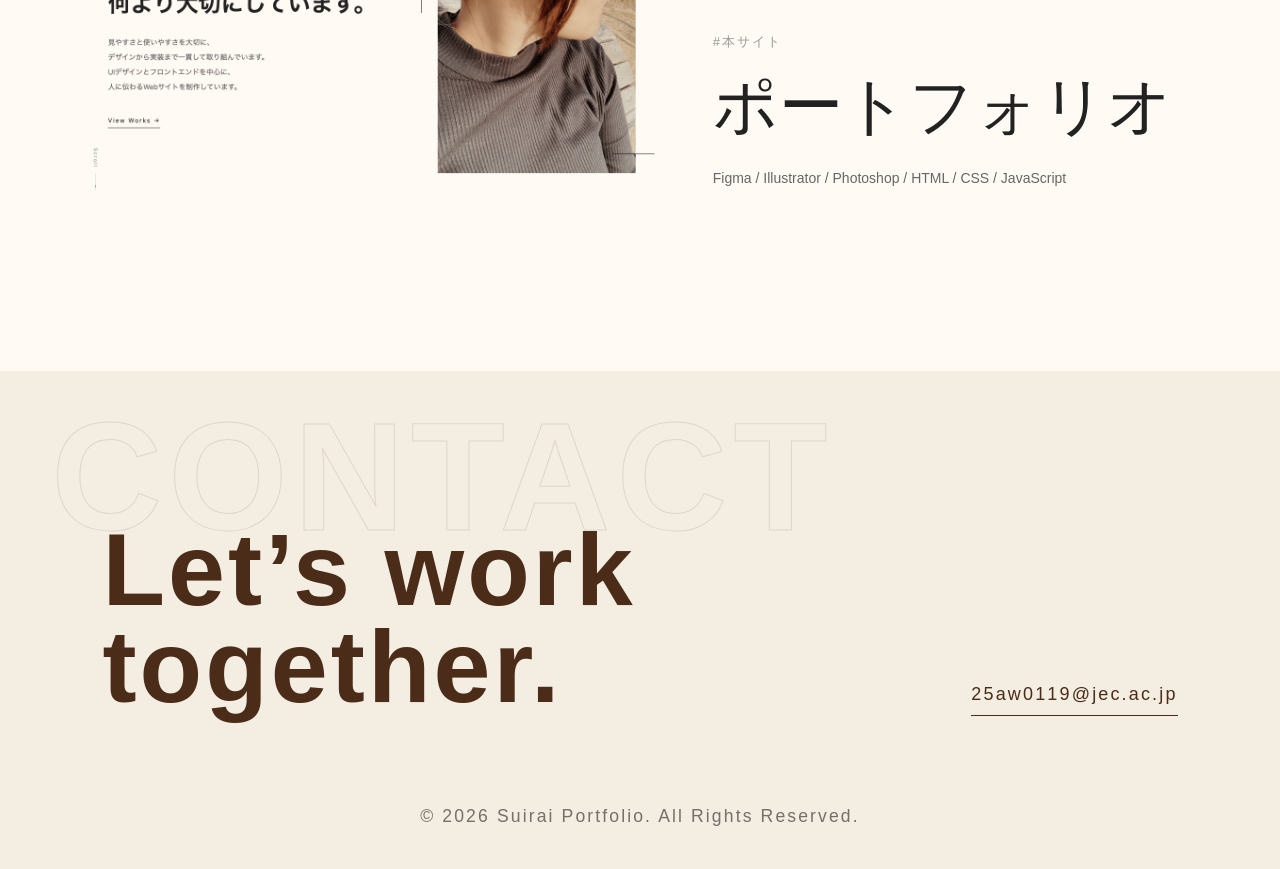
==== commit af7041dc: "Update portfolio" ====
--- a/project/faten/faten.html
+++ b/project/faten/faten.html
@@ -24,8 +24,8 @@
 
     <main>
       <section class="project">
-        <section class="project-mainvisual">
-          <video controls  muted loop playsinline>
+        <section class="project-mainvisual ">
+          <video controls playsinline preload="metadata">
             <source src="video/faten.mp4" type="video/mp4" />
           </video>
         </section>
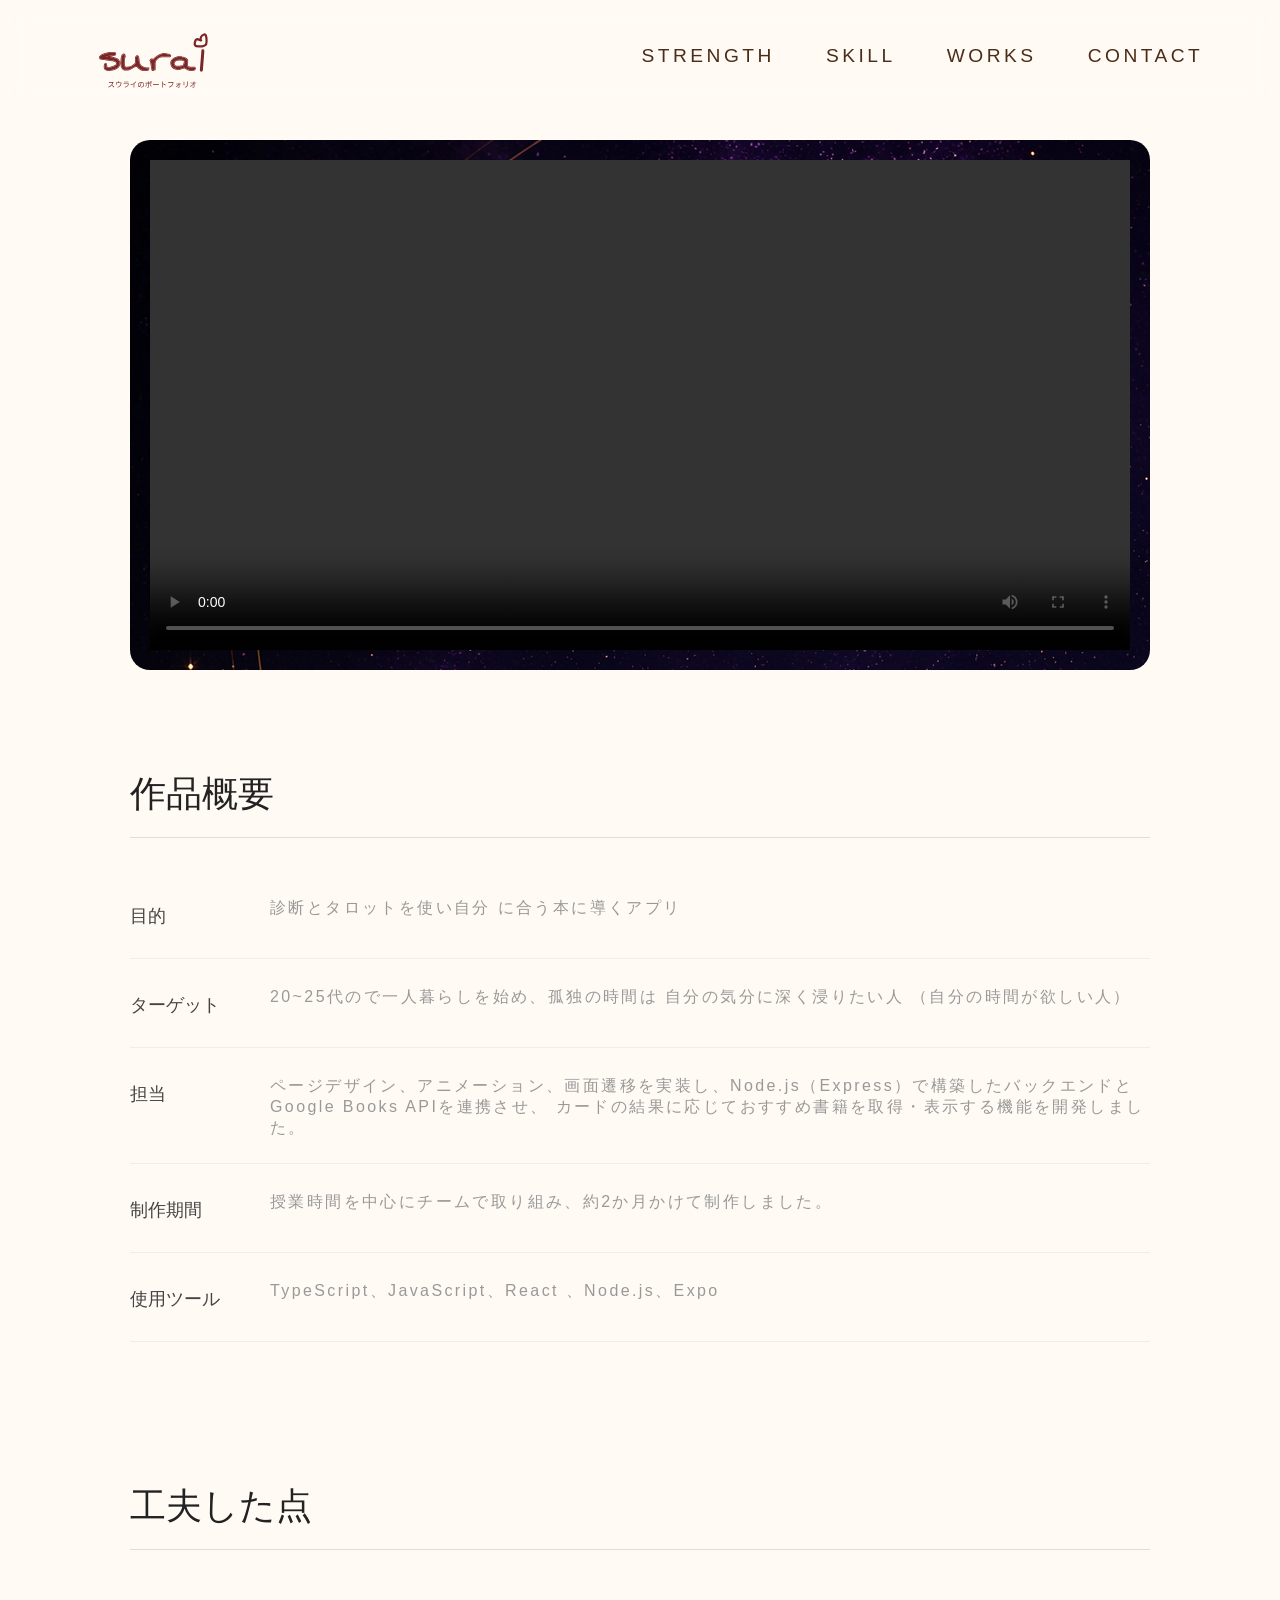
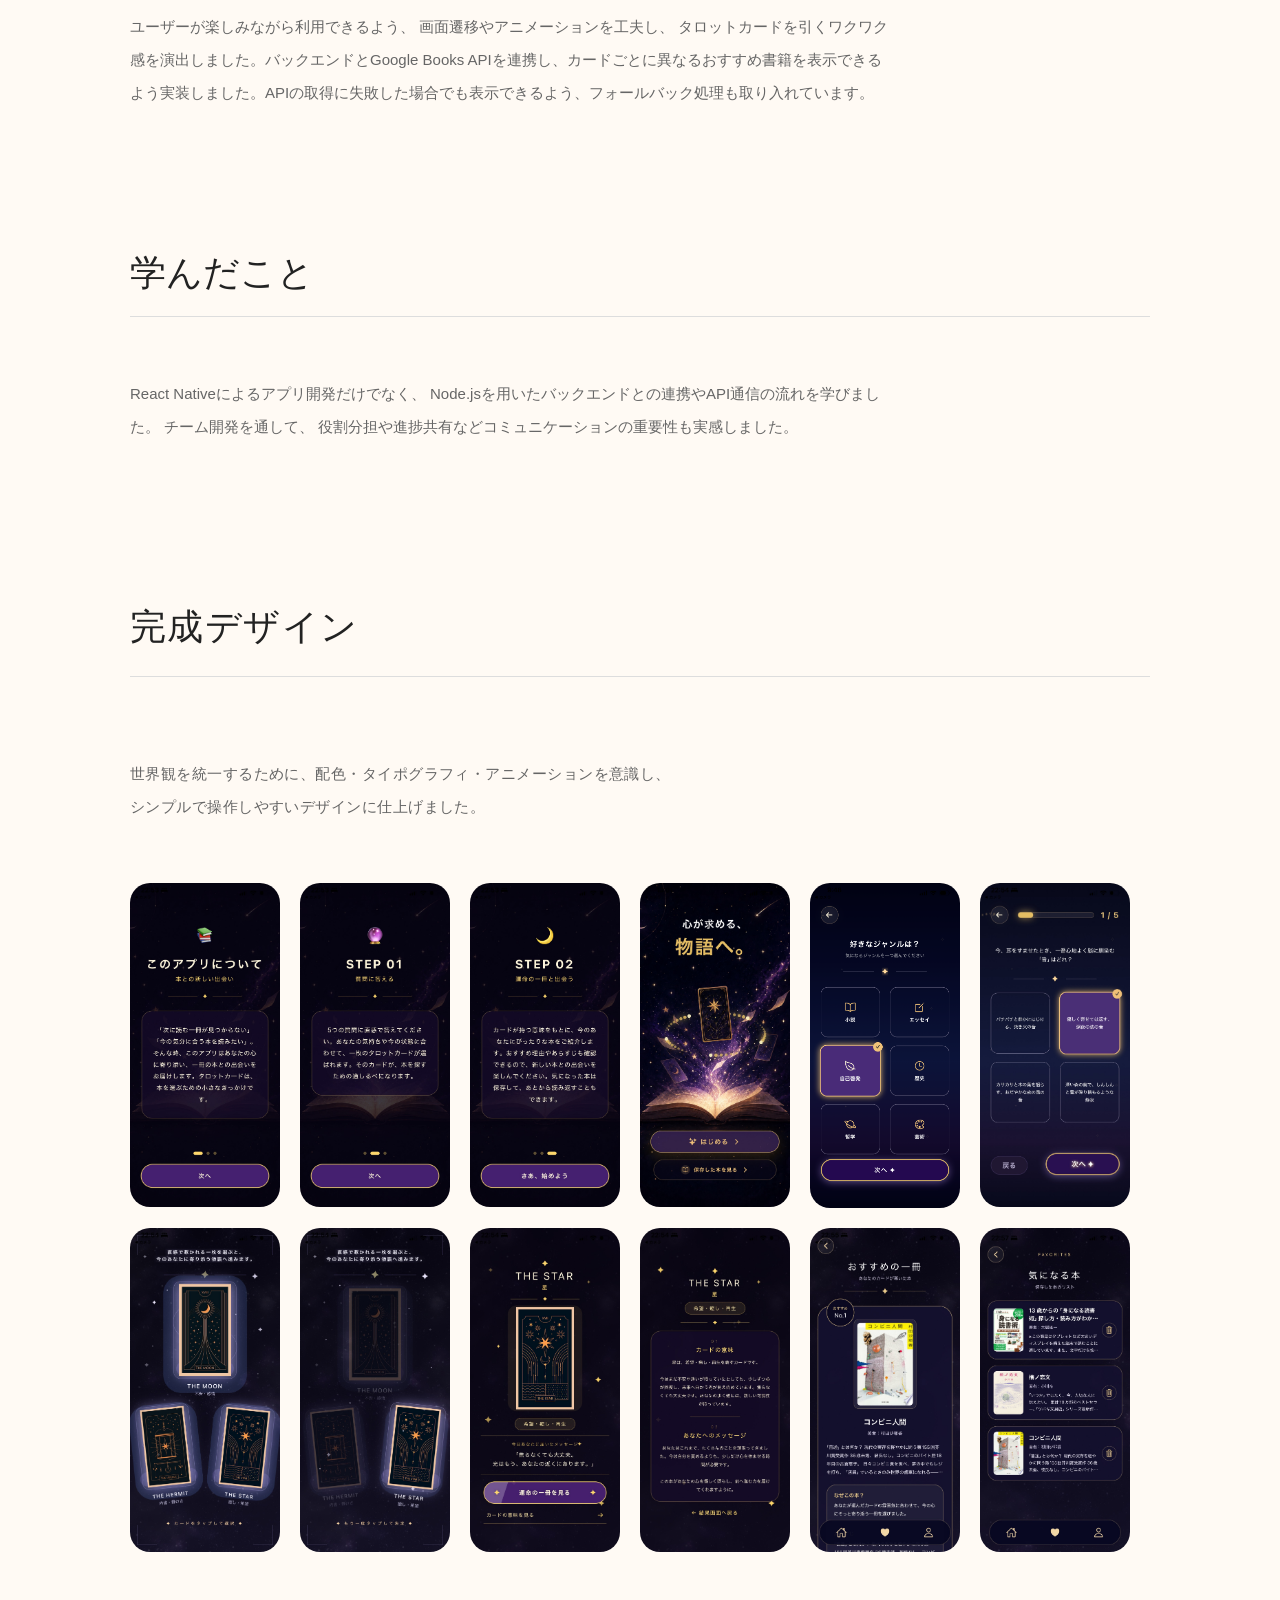
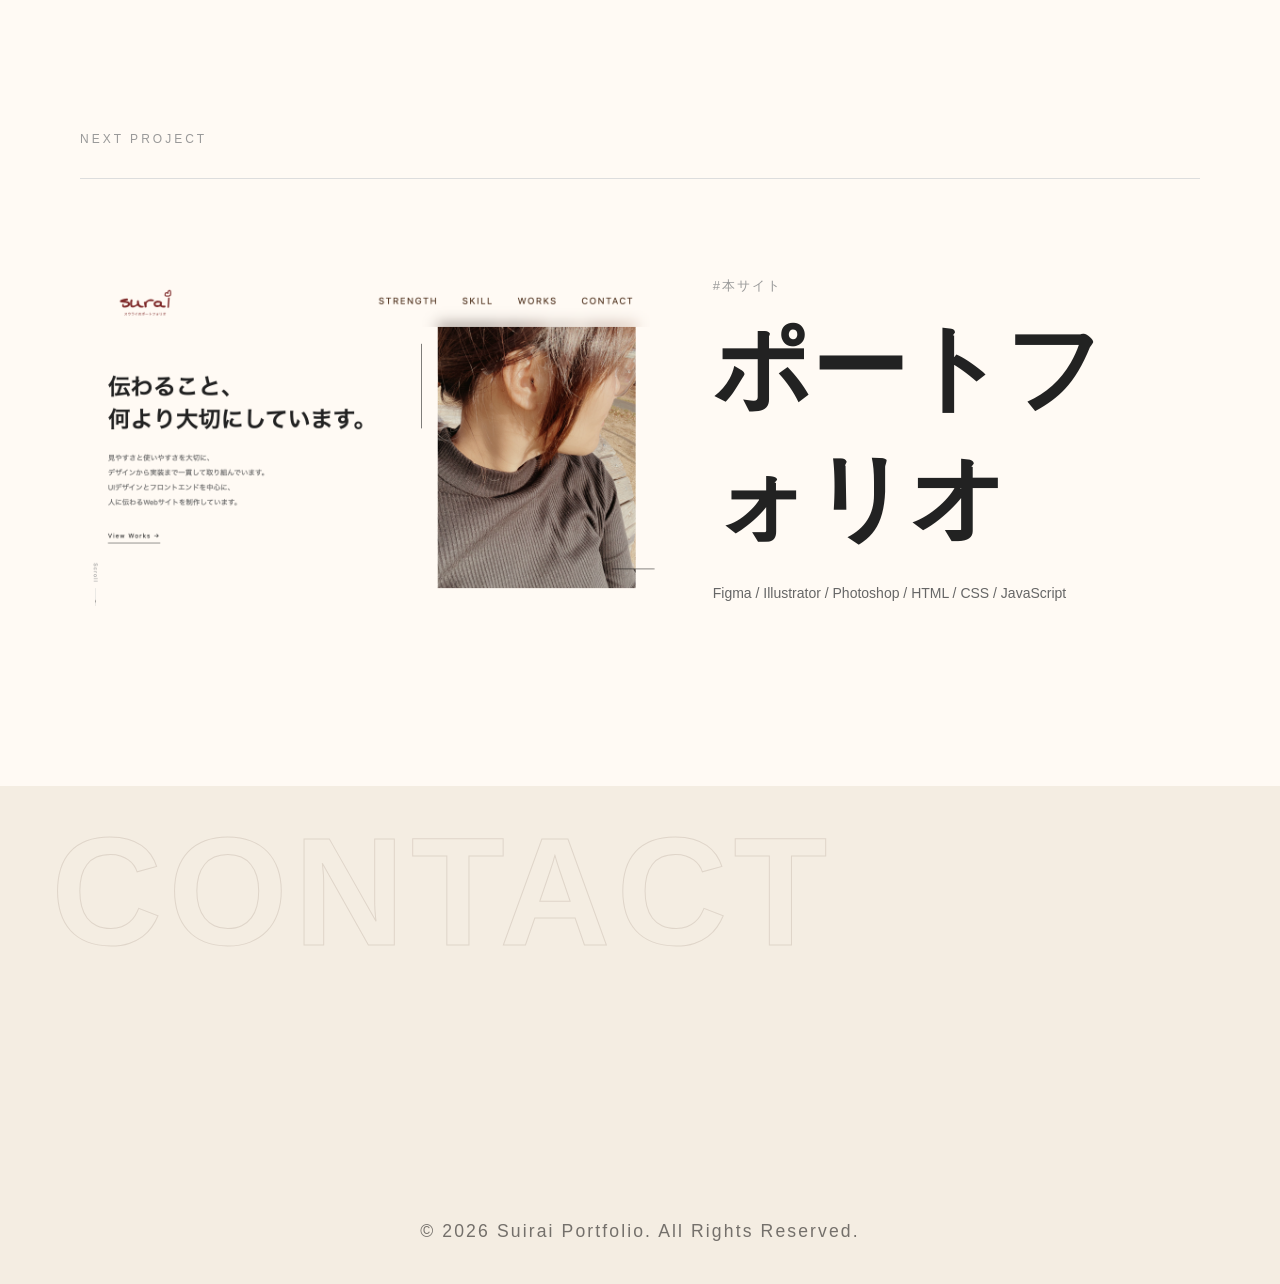
==== commit d2344d67: "update" ====
--- a/project/faten/faten.html
+++ b/project/faten/faten.html
@@ -24,7 +24,7 @@
 
     <main>
       <section class="project">
-        <section class="project-mainvisual ">
+        <section class="project-mainvisual">
           <video controls playsinline preload="metadata">
             <source src="video/faten.mp4" type="video/mp4" />
           </video>
--- a/css/style.css
+++ b/css/style.css
@@ -587,9 +587,7 @@
 
 .skill-wrap {
   display: grid;
-
   grid-template-columns: repeat(2, 1fr);
-
   gap: 90px;
 }
 
@@ -597,14 +595,22 @@
 
 .group-title {
   margin-bottom: 30px;
-
   color: #b9b9b9;
-
   font-size: 13px;
-
   text-transform: uppercase;
-
   letter-spacing: 0.35em;
+}
+.group-learnTitle {
+  margin-top: 70px;
+  margin-bottom: 30px;
+  color: #b9b9b9;
+  font-size: 13px;
+  text-transform: uppercase;
+  letter-spacing: 0.35em;
+}
+.card.learning {
+  display: grid;
+  gap: 10px;
 }
 
 /* ---------- Card ---------- */
@@ -681,6 +687,29 @@
 
 .group .card:hover p {
   transform: translateX(6px);
+}
+
+.group-now {
+  display: grid;
+  grid-template-columns: 1fr 1fr 1fr;
+  gap: 10px;
+}
+.learning {
+  position: relative;
+}
+
+.badge {
+  position: absolute;
+  top: 18px;
+  right: 18px;
+  padding: 4px 10px;
+  border-radius: 999px;
+  font-size: 11px;
+  font-weight: 600;
+  letter-spacing: 0.05em;
+  color: #f59e0b;
+  background: #fff8e6;
+  border: 1px solid #f6c453;
 }
 
 /* Responsive */
@@ -865,7 +894,7 @@
   letter-spacing: 0.15em;
 }
 
-.next-info h2 {
+.next-info {
   margin-top: 12px;
   color: #222;
   font-size: clamp(32px, 5vw, 64px);
@@ -962,10 +991,9 @@
   border-radius: 20px;
 }
 .project-mainvisual video {
-  width: 30%;
+  width: 100%;
   padding: 20px;
   display: block;
-  border-radius: 16px;
   margin: 0 auto;
 }
 .project-mainvisual img {
@@ -1120,15 +1148,8 @@
   gap: 20px;
 }
 
-.tarot-design-image {
-  width: 1000px;
-  display: grid;
-  grid-template-columns: 1fr 1fr 1fr 1fr 1fr 1fr;
-  grid-template-rows: 1fr 1fr;
-  gap: 20px;
-}
 .gallery {
-    position: relative;
+  position: relative;
 }
 .gallery-btn {
   display: none;
@@ -1158,7 +1179,16 @@
 .gallery-btn:hover {
   background: rgba(52, 8, 102, 0.956);
 }
-
+.tarot-design-image {
+  width: 1000px;
+  display: grid;
+  grid-template-columns: 1fr 1fr 1fr 1fr 1fr 1fr;
+  grid-template-rows: 1fr 1fr;
+  gap: 20px;
+}
+.tarot-design-image img {
+  border-radius: 20px;
+}
 /* Mobile */
 
 @media (max-width: 768px) {
@@ -1191,14 +1221,16 @@
   .scroll-sign {
     display: none;
   }
-  
-.project-mainvisual video {
-  width: 80%;
-  padding: 20px;
-  display: block;
-  border-radius: 16px;
-  margin: 0 auto;
-}
+
+  .group-now {
+    grid-template-columns: 1fr 1fr;
+  }
+  .project-mainvisual video {
+    width: 80%;
+    padding: 20px;
+    display: block;
+    margin: 0 auto;
+  }
 
   .tarot-design-image {
     display: flex;
@@ -1227,9 +1259,8 @@
     object-fit: contain;
   }
   .gallery-btn {
-  display:block;
-  }
-  
+    display: block;
+  }
 }
 
 @media (max-width: 900px) {
@@ -1306,5 +1337,4 @@
   .tarot-design-image img {
     padding: 0 60px;
   }
-
-}
+}
